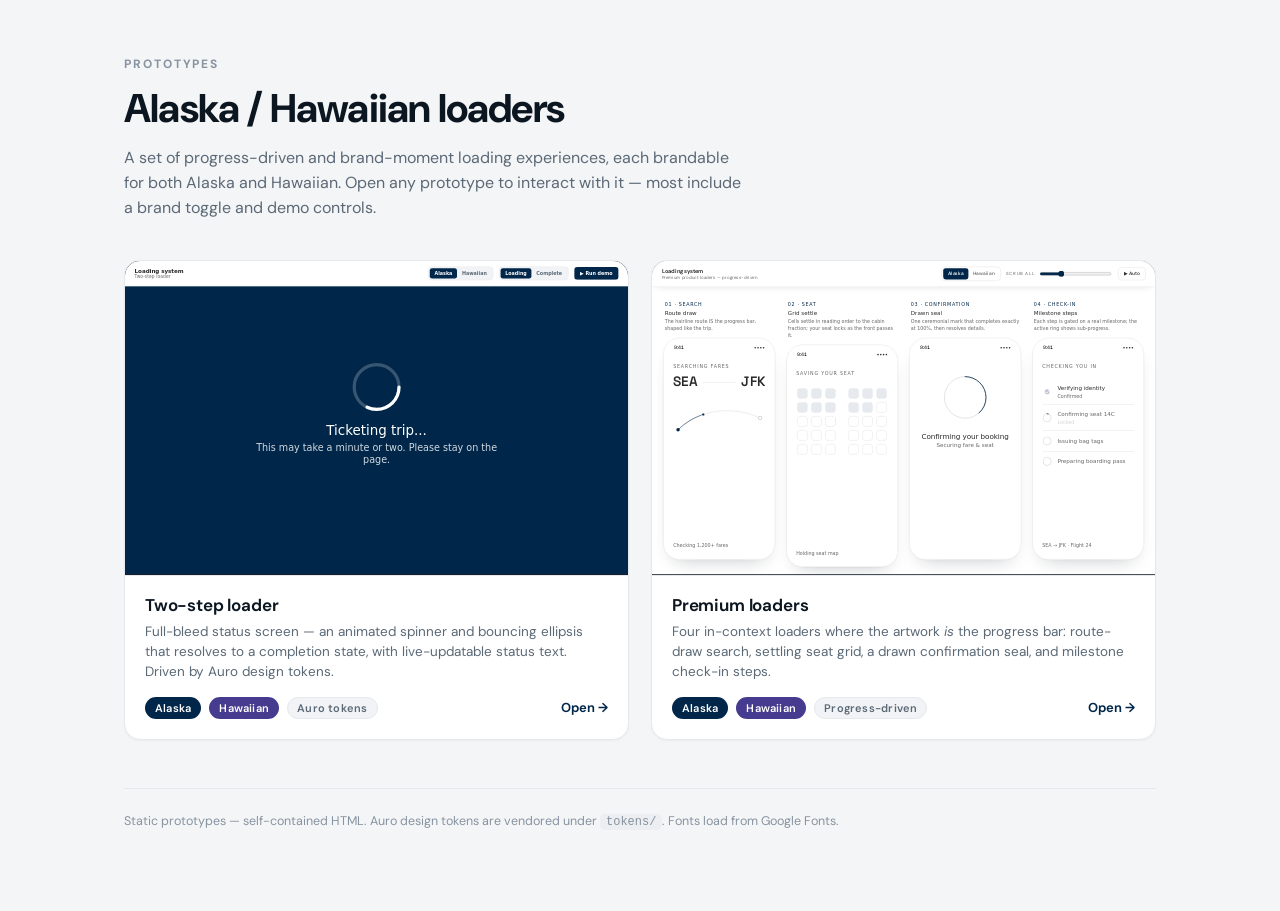
==== index.html @ 96885b20 "Alaska / Hawaiian loader prototypes — static preview Co-Authored-By: Claude Opus 4.8 <noreply@anthro" ====
<!doctype html>
<html lang="en">
<head>
<meta charset="utf-8" />
<meta name="viewport" content="width=device-width, initial-scale=1" />
<title>Alaska / Hawaiian — Loader prototypes</title>
<style>
@import url('https://fonts.googleapis.com/css2?family=DM+Sans:wght@400;500;600;700&display=swap');
:root{
  --ink:#0b1620; --ink-2:#5b6976; --ink-3:#8793a0;
  --line:#e5e8ec; --surface:#ffffff; --bg:#f4f5f7;
  --alaska:#00274a; --hawaiian:#463c8f;
  --ease:cubic-bezier(.22,1,.36,1);
  --font:"DM Sans",system-ui,-apple-system,"Segoe UI",Roboto,sans-serif;
}
*{box-sizing:border-box}
html,body{margin:0}
body{font-family:var(--font);background:var(--bg);color:var(--ink);-webkit-font-smoothing:antialiased}

.wrap{max-width:1080px;margin:0 auto;padding:56px 24px 80px}
header .ey{font-size:12px;font-weight:700;letter-spacing:.16em;text-transform:uppercase;color:var(--ink-3)}
header h1{font-size:clamp(28px,4vw,40px);font-weight:700;letter-spacing:-.02em;margin:10px 0 12px}
header p{font-size:16px;color:var(--ink-2);max-width:620px;line-height:1.55;margin:0}

.grid{display:grid;grid-template-columns:repeat(2,1fr);gap:22px;margin-top:40px}
@media(max-width:720px){.grid{grid-template-columns:1fr}}

.card{
  display:flex;flex-direction:column;background:var(--surface);border:1px solid var(--line);
  border-radius:16px;overflow:hidden;text-decoration:none;color:inherit;
  box-shadow:0 1px 2px rgba(11,22,32,.04);
  transition:transform .2s var(--ease),box-shadow .2s var(--ease),border-color .2s var(--ease);
}
.card:hover{transform:translateY(-3px);box-shadow:0 22px 44px -26px rgba(11,22,32,.4);border-color:#d6dbe1}
.card:focus-visible{outline:2px solid var(--alaska);outline-offset:2px}

/* live, scaled-down preview: iframe sized 1/scale then scaled to fill the thumb */
.thumb{position:relative;aspect-ratio:16/10;overflow:hidden;background:#0e1420;border-bottom:1px solid var(--line)}
.thumb iframe{position:absolute;top:0;left:0;width:250%;height:250%;border:0;
  transform:scale(.4);transform-origin:top left;pointer-events:none}
.thumb .veil{position:absolute;inset:0;background:transparent} /* swallow clicks */

.body{padding:18px 20px 20px}
.body h2{font-size:17px;font-weight:650;letter-spacing:-.01em;margin:0 0 6px}
.body p{font-size:13.5px;line-height:1.5;color:var(--ink-2);margin:0 0 14px}
.meta{display:flex;align-items:center;gap:8px;flex-wrap:wrap}
.tag{font-size:11px;font-weight:600;letter-spacing:.02em;color:var(--ink-2);
  background:#f1f3f6;border:1px solid var(--line);border-radius:999px;padding:3px 9px}
.tag.ala{color:#fff;background:var(--alaska);border-color:transparent}
.tag.haw{color:#fff;background:var(--hawaiian);border-color:transparent}
.open{margin-left:auto;font-size:13px;font-weight:650;color:var(--alaska)}
.card:hover .open{text-decoration:underline}

footer{margin-top:48px;padding-top:22px;border-top:1px solid var(--line);
  font-size:12.5px;color:var(--ink-3);line-height:1.6}
footer code{background:#eceef1;padding:1px 6px;border-radius:5px;font-size:12px}
</style>
</head>
<body>
<div class="wrap">
  <header>
    <div class="ey">Prototypes</div>
    <h1>Alaska / Hawaiian loaders</h1>
    <p>A set of progress-driven and brand-moment loading experiences, each brandable for both Alaska and Hawaiian. Open any prototype to interact with it — most include a brand toggle and demo controls.</p>
  </header>

  <div class="grid">

    <a class="card" href="two-step-loader.html">
      <div class="thumb"><iframe src="two-step-loader.html" title="Two-step loader" loading="lazy" scrolling="no"></iframe><span class="veil"></span></div>
      <div class="body">
        <h2>Two-step loader</h2>
        <p>Full-bleed status screen — an animated spinner and bouncing ellipsis that resolves to a completion state, with live-updatable status text. Driven by Auro design tokens.</p>
        <div class="meta"><span class="tag ala">Alaska</span><span class="tag haw">Hawaiian</span><span class="tag">Auro tokens</span><span class="open">Open →</span></div>
      </div>
    </a>

    <a class="card" href="premium-loaders.html">
      <div class="thumb"><iframe src="premium-loaders.html" title="Premium loaders" loading="lazy" scrolling="no"></iframe><span class="veil"></span></div>
      <div class="body">
        <h2>Premium loaders</h2>
        <p>Four in-context loaders where the artwork <em>is</em> the progress bar: route-draw search, settling seat grid, a drawn confirmation seal, and milestone check-in steps.</p>
        <div class="meta"><span class="tag ala">Alaska</span><span class="tag haw">Hawaiian</span><span class="tag">Progress-driven</span><span class="open">Open →</span></div>
      </div>
    </a>

  </div>

  <footer>
    Static prototypes — self-contained HTML. Auro design tokens are vendored under <code>tokens/</code>.
    Fonts load from Google Fonts.
  </footer>
</div>
</body>
</html>
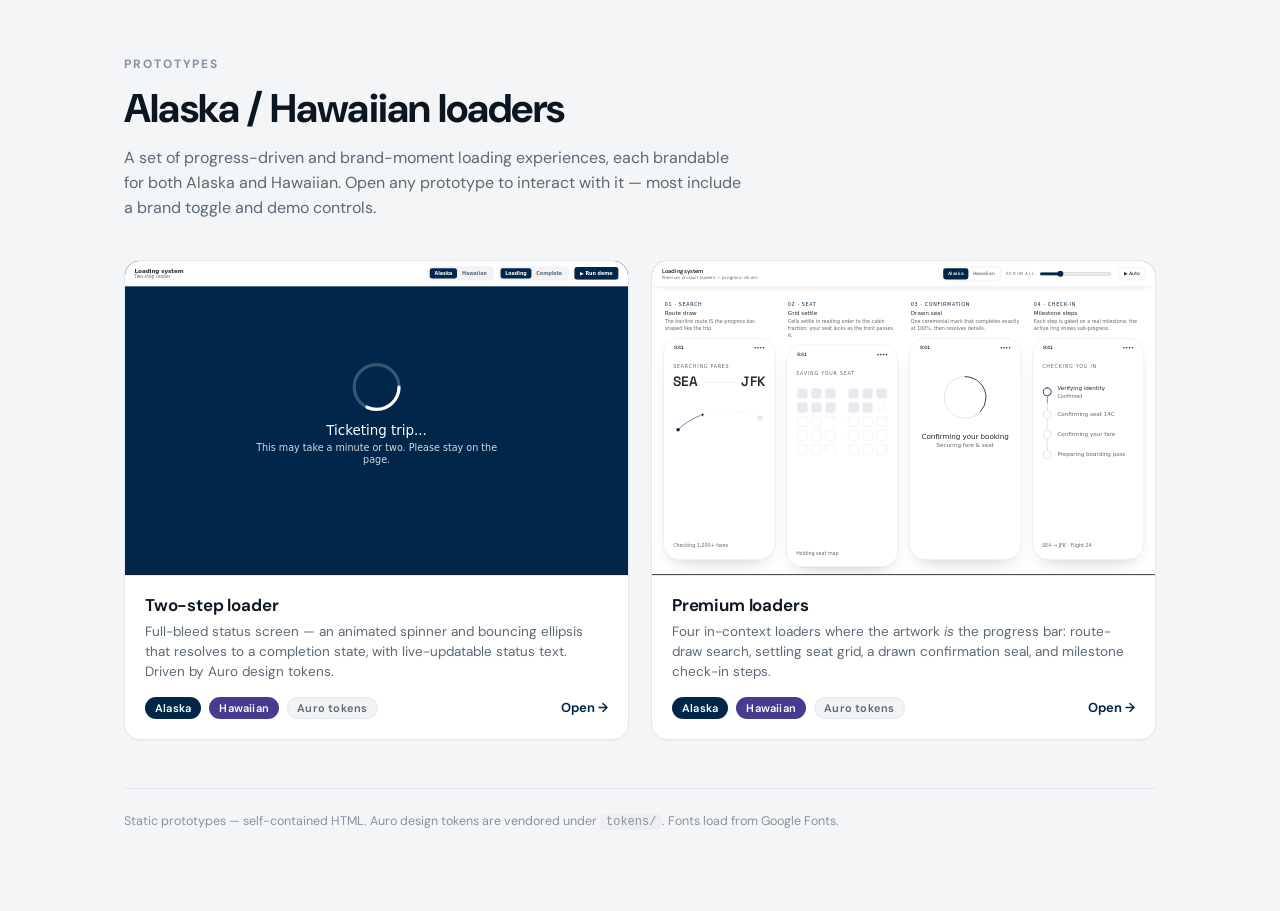
==== commit 5d02b418: "Index: correct the Premium loaders tag Co-Authored-By: Claude Opus 4.8 <noreply@anthropic.com>" ====
--- a/index.html
+++ b/index.html
@@ -80,7 +80,7 @@
       <div class="body">
         <h2>Premium loaders</h2>
         <p>Four in-context loaders where the artwork <em>is</em> the progress bar: route-draw search, settling seat grid, a drawn confirmation seal, and milestone check-in steps.</p>
-        <div class="meta"><span class="tag ala">Alaska</span><span class="tag haw">Hawaiian</span><span class="tag">Progress-driven</span><span class="open">Open →</span></div>
+        <div class="meta"><span class="tag ala">Alaska</span><span class="tag haw">Hawaiian</span><span class="tag">Auro tokens</span><span class="open">Open →</span></div>
       </div>
     </a>
 
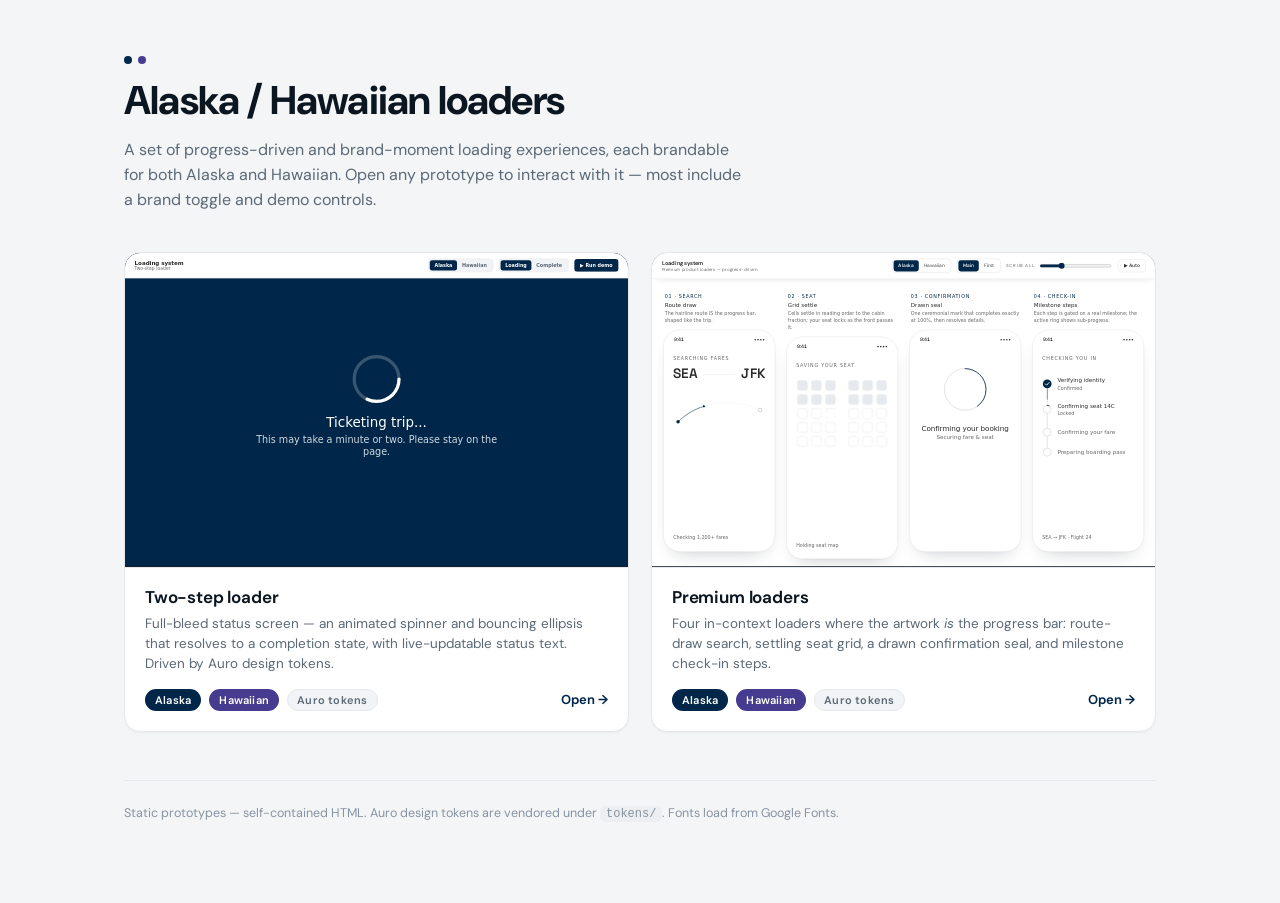
==== commit 3840e57b: "Index: replace generic eyebrow label with a quiet dual-brand dot marker Co-Authored-By: Claude Opus " ====
--- a/index.html
+++ b/index.html
@@ -18,7 +18,10 @@
 body{font-family:var(--font);background:var(--bg);color:var(--ink);-webkit-font-smoothing:antialiased}
 
 .wrap{max-width:1080px;margin:0 auto;padding:56px 24px 80px}
-header .ey{font-size:12px;font-weight:700;letter-spacing:.16em;text-transform:uppercase;color:var(--ink-3)}
+header .ey{display:flex;gap:6px}  /* quiet dual-brand marker in place of a label */
+header .ey span{width:8px;height:8px;border-radius:50%}
+header .ey span:first-child{background:var(--alaska)}
+header .ey span:last-child{background:var(--hawaiian)}
 header h1{font-size:clamp(28px,4vw,40px);font-weight:700;letter-spacing:-.02em;margin:10px 0 12px}
 header p{font-size:16px;color:var(--ink-2);max-width:620px;line-height:1.55;margin:0}
 
@@ -59,7 +62,7 @@
 <body>
 <div class="wrap">
   <header>
-    <div class="ey">Prototypes</div>
+    <div class="ey" aria-hidden="true"><span></span><span></span></div>
     <h1>Alaska / Hawaiian loaders</h1>
     <p>A set of progress-driven and brand-moment loading experiences, each brandable for both Alaska and Hawaiian. Open any prototype to interact with it — most include a brand toggle and demo controls.</p>
   </header>
